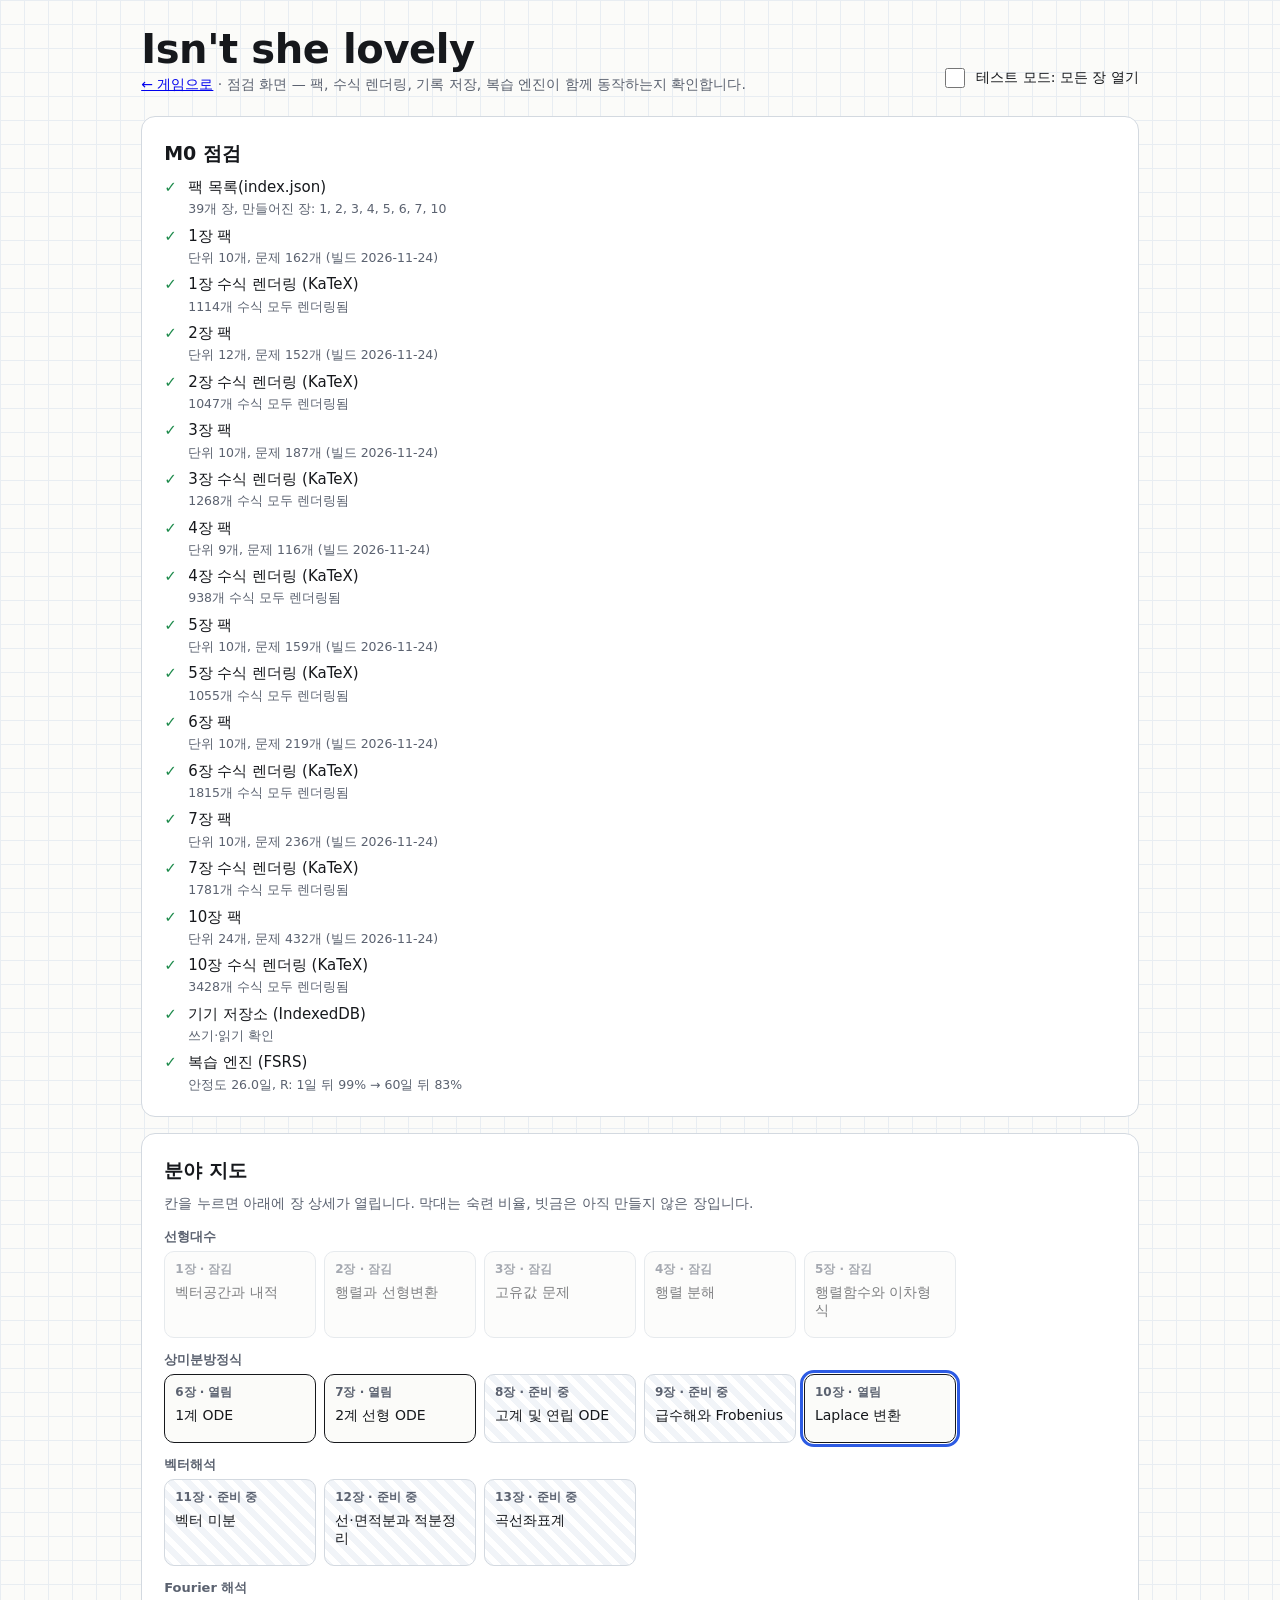
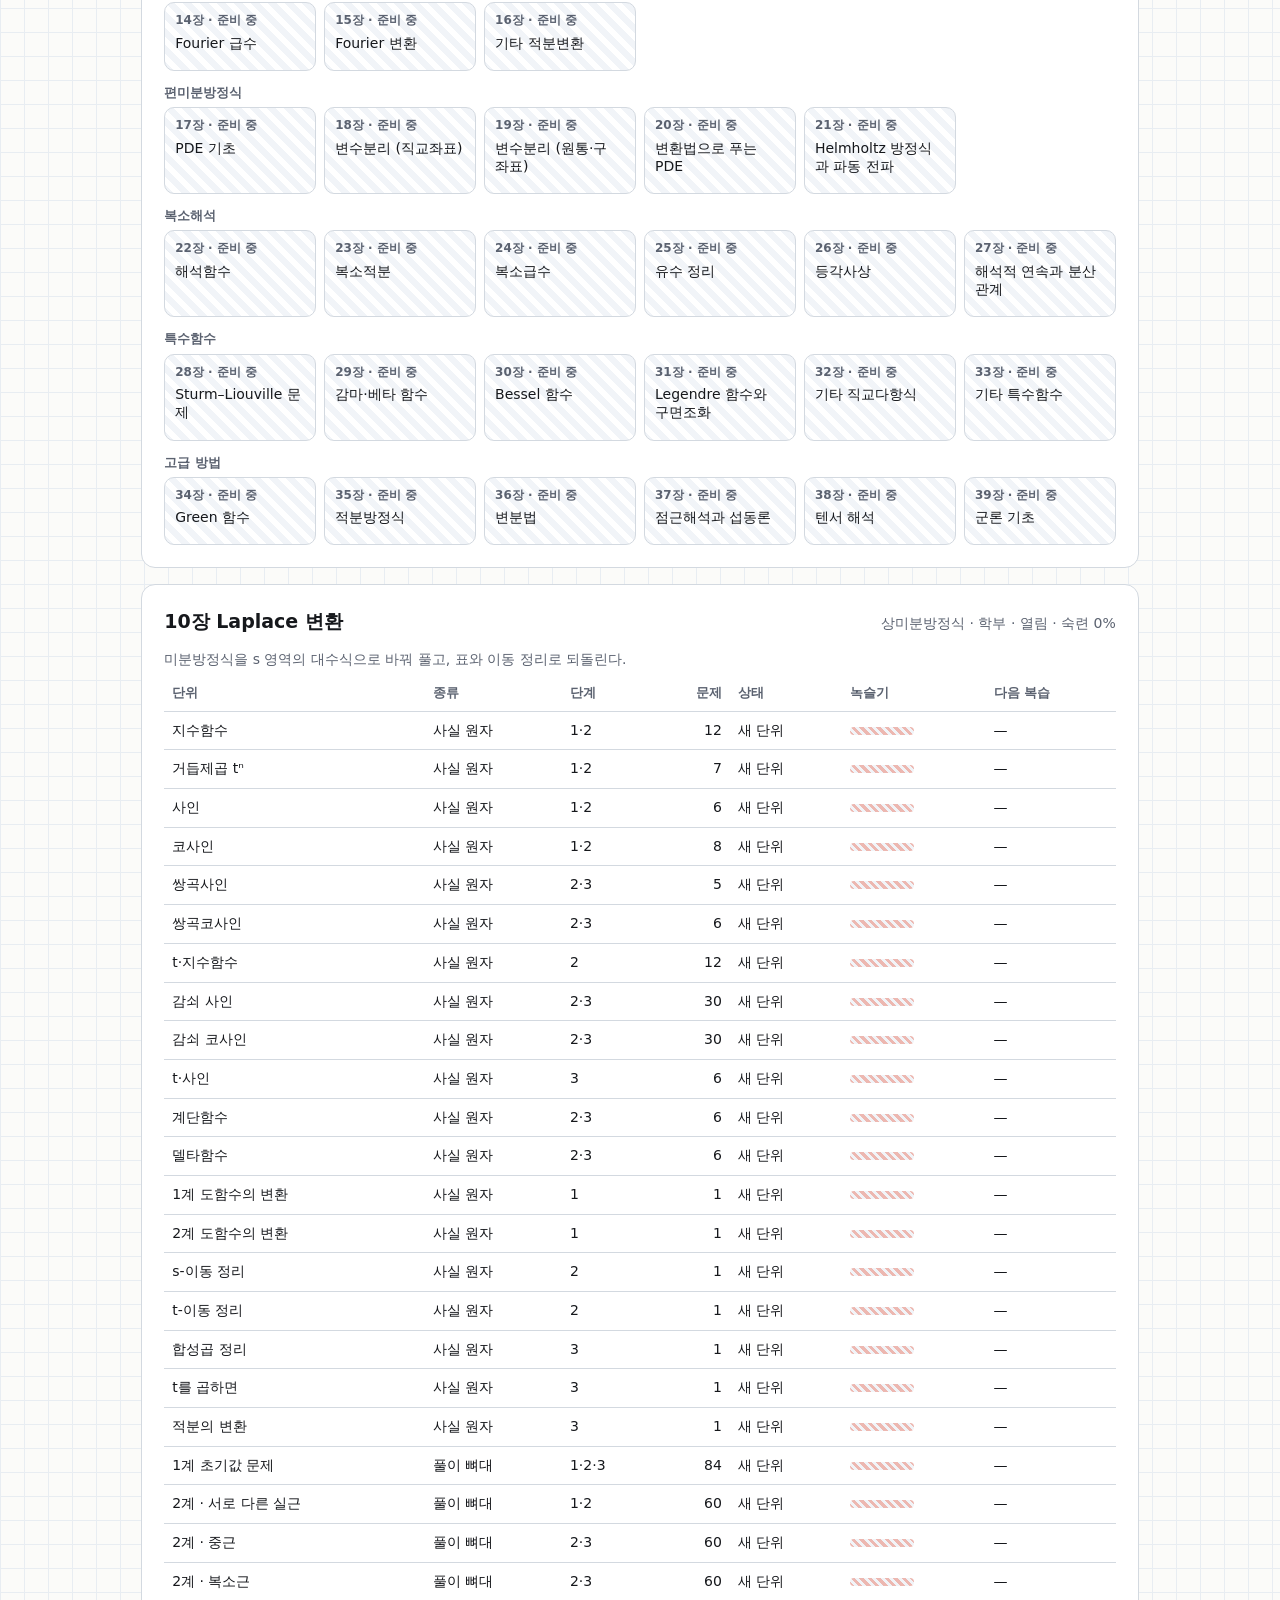
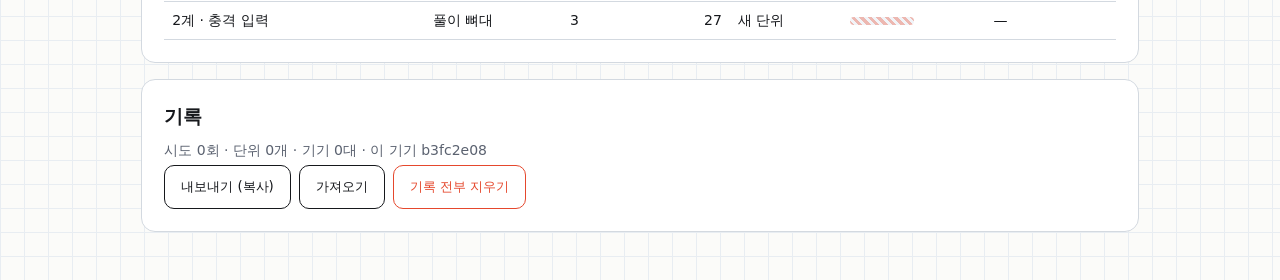
==== check.html @ c656c9c1 "dassd" ====
<!DOCTYPE html>
<html lang="ko">
<head>
<meta charset="utf-8">
<meta name="viewport" content="width=device-width, initial-scale=1">
<title>점검 · Isn't she lovely</title>
<link rel="stylesheet" href="app/vendor/katex/katex.min.css">
<link rel="stylesheet" href="app/css/style.css">
<script src="app/vendor/katex/katex.min.js"></script>
</head>
<body>
<header class="top">
  <div>
    <h1>Isn't she lovely</h1>
    <p class="sub"><a href="./">← 게임으로</a> · 점검 화면 — 팩, 수식 렌더링, 기록 저장, 복습 엔진이 함께 동작하는지 확인합니다.</p>
  </div>
  <label class="switch"><input type="checkbox" id="test-mode"> 테스트 모드: 모든 장 열기</label>
</header>

<main>
  <section class="card" id="checks">
    <h2>M0 점검</h2>
    <ul class="checks" id="check-list"><li class="wait">점검 중…</li></ul>
  </section>

  <section class="card">
    <h2>분야 지도</h2>
    <p class="note">칸을 누르면 아래에 장 상세가 열립니다. 막대는 숙련 비율, 빗금은 아직 만들지 않은 장입니다.</p>
    <div id="map"></div>
  </section>

  <section class="card" id="chapter" hidden>
    <div class="ch-head">
      <h2 id="ch-title"></h2>
      <span class="note" id="ch-meta"></span>
    </div>
    <p id="ch-summary" class="note"></p>
    <div class="scroll">
      <table class="units">
        <thead><tr><th>단위</th><th>종류</th><th>단계</th><th class="num">문제</th><th>상태</th><th>녹슬기</th><th>다음 복습</th></tr></thead>
        <tbody id="unit-rows"></tbody>
      </table>
    </div>
  </section>

  <section class="card" id="sample" hidden>
    <div class="ch-head">
      <h2 id="sample-title"></h2>
      <button class="btn ghost" id="sample-next">다른 문제</button>
    </div>
    <div id="sample-body"></div>
    <div class="grades" id="grades">
      <span class="note">직접 등급 기록 (엔진 테스트용):</span>
      <button class="btn ghost" data-g="1">Again</button>
      <button class="btn ghost" data-g="2">Hard</button>
      <button class="btn ghost" data-g="3">Good</button>
      <button class="btn ghost" data-g="4">Easy</button>
    </div>
    <p class="note" id="sample-msg"></p>
  </section>

  <section class="card">
    <h2>기록</h2>
    <p class="note" id="log-stats"></p>
    <div class="row">
      <button class="btn ghost" id="log-copy">내보내기 (복사)</button>
      <button class="btn ghost" id="log-import-open">가져오기</button>
      <button class="btn ghost danger" id="log-reset">기록 전부 지우기</button>
    </div>
    <div id="import-box" hidden>
      <textarea id="import-text" rows="5" placeholder="다른 기기에서 내보낸 기록(JSON)을 붙여넣으세요"></textarea>
      <button class="btn" id="log-import">합치기</button>
    </div>
    <div id="confirm-box" hidden class="confirm">
      <span>이 기기의 기록을 모두 지웁니다. 되돌릴 수 없습니다.</span>
      <button class="btn danger" id="log-reset-yes">지우기</button>
      <button class="btn ghost" id="log-reset-no">취소</button>
    </div>
  </section>
</main>
<script type="module" src="app/js/check.js"></script>
</body>
</html>
---- app/css/style.css ----
:root {
  color-scheme: light dark;
  --bg: light-dark(#fbfbf9, #11151b);
  --grid: light-dark(#e8edf2, #19202a);
  --card: light-dark(#ffffff, #18202a);
  --ink: light-dark(#16181c, #e9ecef);
  --mute: light-dark(#5b6270, #9aa3ae);
  --line: light-dark(#d3d9e0, #2c3644);
  --soft: light-dark(#f1f4f8, #1f2833);
  --red: #e5482d;
  --blue: light-dark(#2d5be3, #86a2ff);
  --ok: light-dark(#1d8a4b, #4fcb87);
}
* { box-sizing: border-box; min-width: 0; }
[hidden] { display: none !important; }
body {
  margin: 0; color: var(--ink); background: var(--bg);
  background-image: linear-gradient(var(--grid) 1px, transparent 1px), linear-gradient(90deg, var(--grid) 1px, transparent 1px);
  background-size: 24px 24px;
  font: 16px/1.55 -apple-system, BlinkMacSystemFont, "Apple SD Gothic Neo", "Pretendard", "Noto Sans KR", system-ui, sans-serif;
}
.top { display: flex; flex-wrap: wrap; gap: 12px 24px; align-items: end; justify-content: space-between;
  padding: 28px max(4vw, 16px) 8px; max-width: 1100px; margin: 0 auto; }
h1 { margin: 0; font-size: clamp(28px, 5vw, 40px); line-height: 1.05; letter-spacing: -0.01em; }
h2 { margin: 0 0 8px; font-size: 19px; }
.sub, .note { color: var(--mute); font-size: 14px; margin: 4px 0; }
main { max-width: 1100px; margin: 0 auto; padding: 8px max(4vw, 16px) 48px; display: grid; gap: 16px; }
.card { background: var(--card); border: 1.5px solid var(--line); border-radius: 14px; padding: clamp(14px, 3vw, 22px); }
.switch { font-size: 14px; display: flex; gap: 8px; align-items: center; min-height: 44px; cursor: pointer; }
.switch input { width: 20px; height: 20px; }
.checks { list-style: none; margin: 0; padding: 0; display: grid; gap: 6px; }
.checks li { display: grid; grid-template-columns: 1.6em minmax(0, 1fr); font-size: 15px; }
.checks li::before { font-weight: 700; }
.checks li.ok::before { content: "✓"; color: var(--ok); }
.checks li.fail::before { content: "✕"; color: var(--red); }
.checks li.wait::before { content: "…"; color: var(--mute); }
.checks small { color: var(--mute); display: block; }
.part { margin: 12px 0 4px; font-size: 13px; color: var(--mute); font-weight: 600; }
.tiles { display: grid; grid-template-columns: repeat(auto-fill, minmax(150px, 1fr)); gap: 8px; }
.tile { text-align: left; border: 1.5px solid var(--line); border-radius: 10px; padding: 8px 10px; background: var(--bg);
  color: var(--ink); cursor: pointer; min-height: 64px; display: flex; flex-direction: column; gap: 4px; font: inherit; }
.tile b { font-size: 12px; color: var(--mute); font-weight: 600; }
.tile span { font-size: 14px; line-height: 1.3; }
.tile.open { border-color: var(--ink); }
.tile.locked { opacity: .55; }
.tile.unbuilt { background: repeating-linear-gradient(45deg, var(--soft) 0 6px, transparent 6px 12px); cursor: default; }
.tile.sel { outline: 3px solid var(--blue); outline-offset: 1px; }
.bar { height: 6px; border-radius: 3px; background: var(--soft); overflow: hidden; margin-top: auto; }
.bar i { display: block; height: 100%; background: var(--blue); }
.ch-head { display: flex; flex-wrap: wrap; gap: 8px 16px; align-items: baseline; justify-content: space-between; }
.scroll { overflow-x: auto; }
table.units { width: 100%; border-collapse: collapse; font-size: 14px; }
.units th, .units td { text-align: left; padding: 8px 8px; border-bottom: 1px solid var(--line); white-space: nowrap; }
.units th { color: var(--mute); font-weight: 600; font-size: 13px; }
.units td.num, .units th.num { text-align: right; }
.units tr { cursor: pointer; }
.units tr:hover td { background: var(--soft); }
.units tr.sel td { background: color-mix(in srgb, var(--blue) 12%, transparent); }
.rust { display: inline-block; width: 64px; height: 8px; border-radius: 4px; vertical-align: middle;
  background: repeating-linear-gradient(45deg, color-mix(in srgb, var(--red) 35%, transparent) 0 3px, transparent 3px 6px), var(--soft); overflow: hidden; }
.rust i { display: block; height: 100%; background: var(--blue); }
.prompt { font-size: clamp(22px, 4vw, 30px); margin: 10px 0 16px; overflow-x: auto; }
.opts { display: grid; grid-template-columns: repeat(2, minmax(0, 1fr)); gap: 10px; }
.opt { min-height: 64px; font-size: 20px; border: 1.5px solid var(--line); border-radius: 12px; background: var(--bg); color: var(--ink);
  cursor: pointer; padding: 8px; overflow-x: auto; }
.opt.good { border-color: var(--ok); background: color-mix(in srgb, var(--ok) 14%, var(--bg)); }
.opt.bad { border-color: var(--red); background: color-mix(in srgb, var(--red) 12%, var(--bg)); }
.steps { counter-reset: n; display: grid; gap: 6px; margin: 8px 0; }
.step { border: 1.5px solid var(--line); border-radius: 10px; padding: 8px 12px; overflow-x: auto; font-size: 18px; }
.step.dec { border-style: dashed; border-color: var(--red); }
.step small { display: block; font-size: 13px; color: var(--mute); }
.grades { display: flex; flex-wrap: wrap; gap: 8px; align-items: center; margin-top: 16px; }
.btn { min-height: 44px; padding: 8px 16px; border-radius: 10px; border: 1.5px solid var(--ink); background: var(--ink); color: var(--bg);
  font: 600 15px/1 inherit; font-family: inherit; cursor: pointer; }
.btn.ghost { background: transparent; color: var(--ink); }
.btn.danger { border-color: var(--red); color: var(--red); background: transparent; }
.btn.danger:not(.ghost) { background: var(--red); color: #fff; }
.row { display: flex; flex-wrap: wrap; gap: 8px; }
textarea { width: 100%; margin: 10px 0; font: 14px/1.4 ui-monospace, monospace; border-radius: 10px; border: 1.5px solid var(--line);
  background: var(--bg); color: var(--ink); padding: 10px; }
.confirm { display: flex; flex-wrap: wrap; gap: 8px; align-items: center; margin-top: 10px; font-size: 14px; }
button:focus-visible, input:focus-visible { outline: 3px solid var(--blue); outline-offset: 2px; }
@media (max-width: 560px) { .opts { grid-template-columns: minmax(0, 1fr); } }
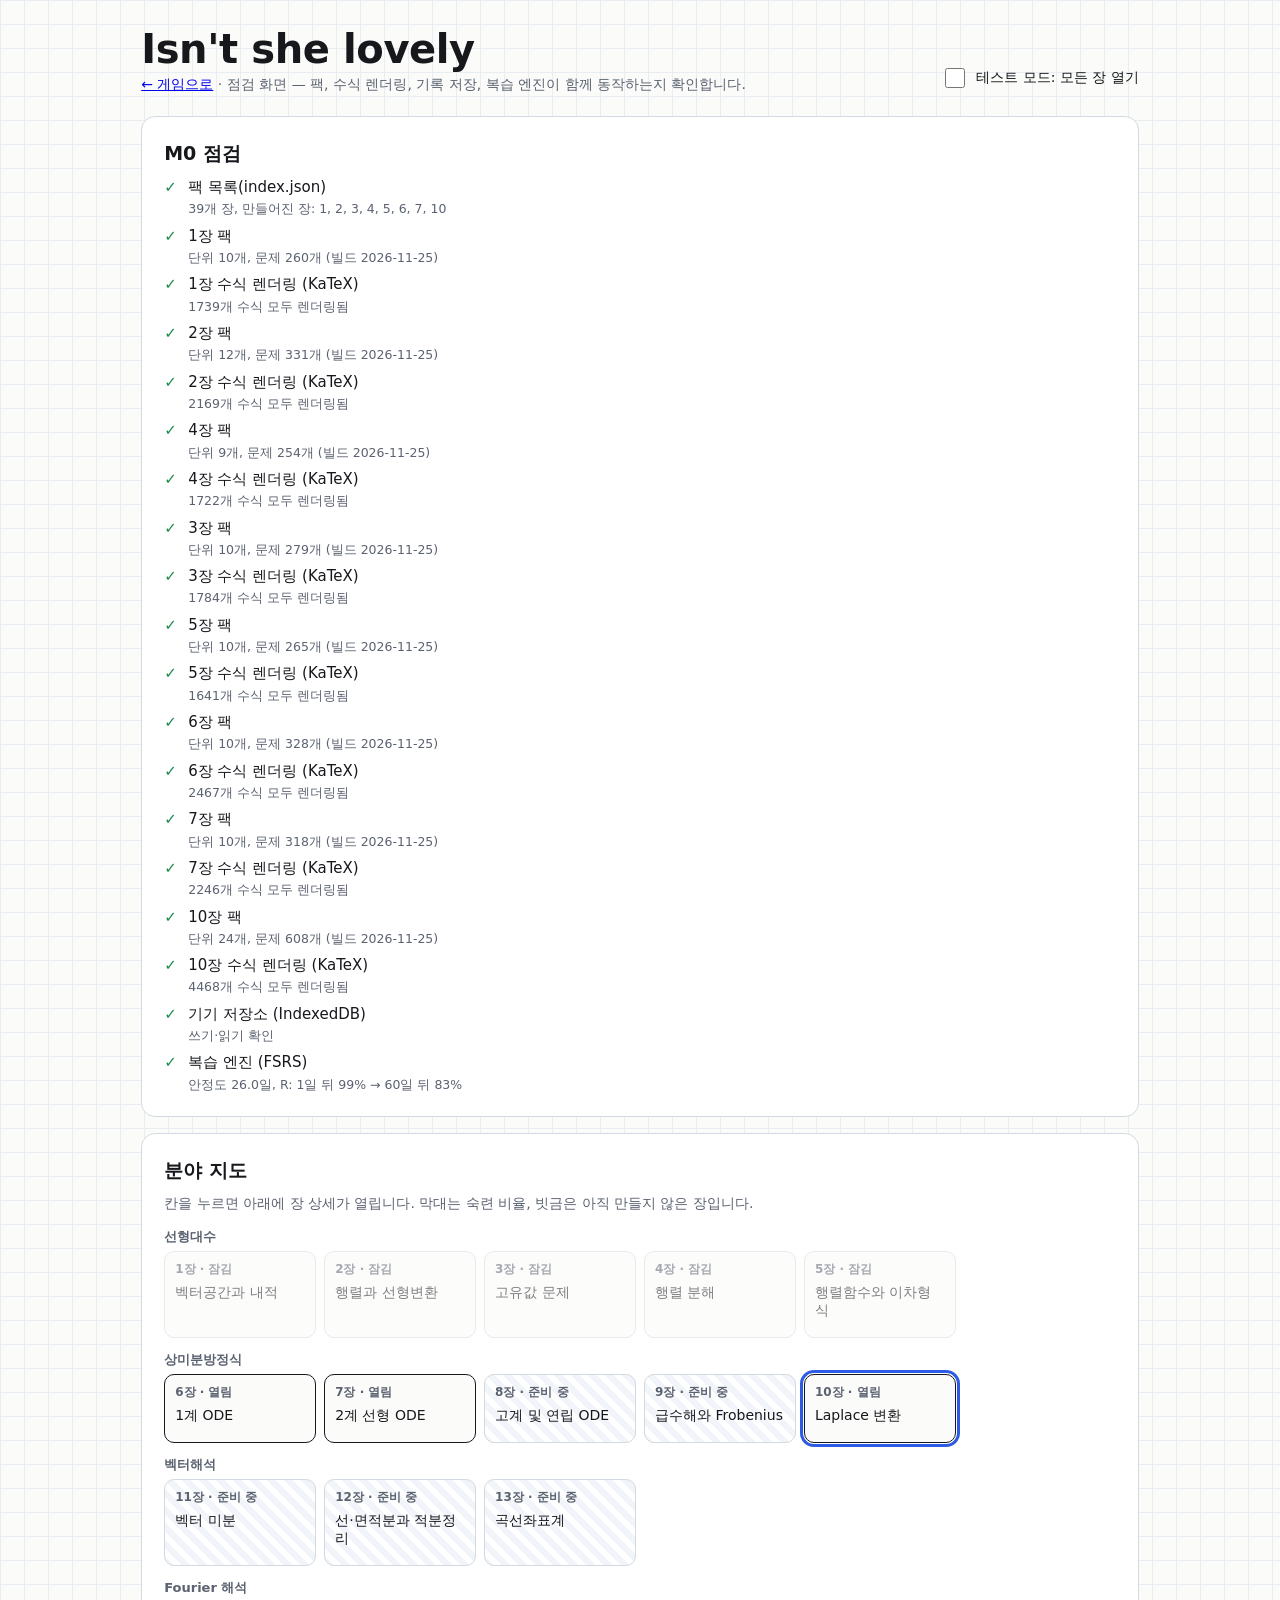
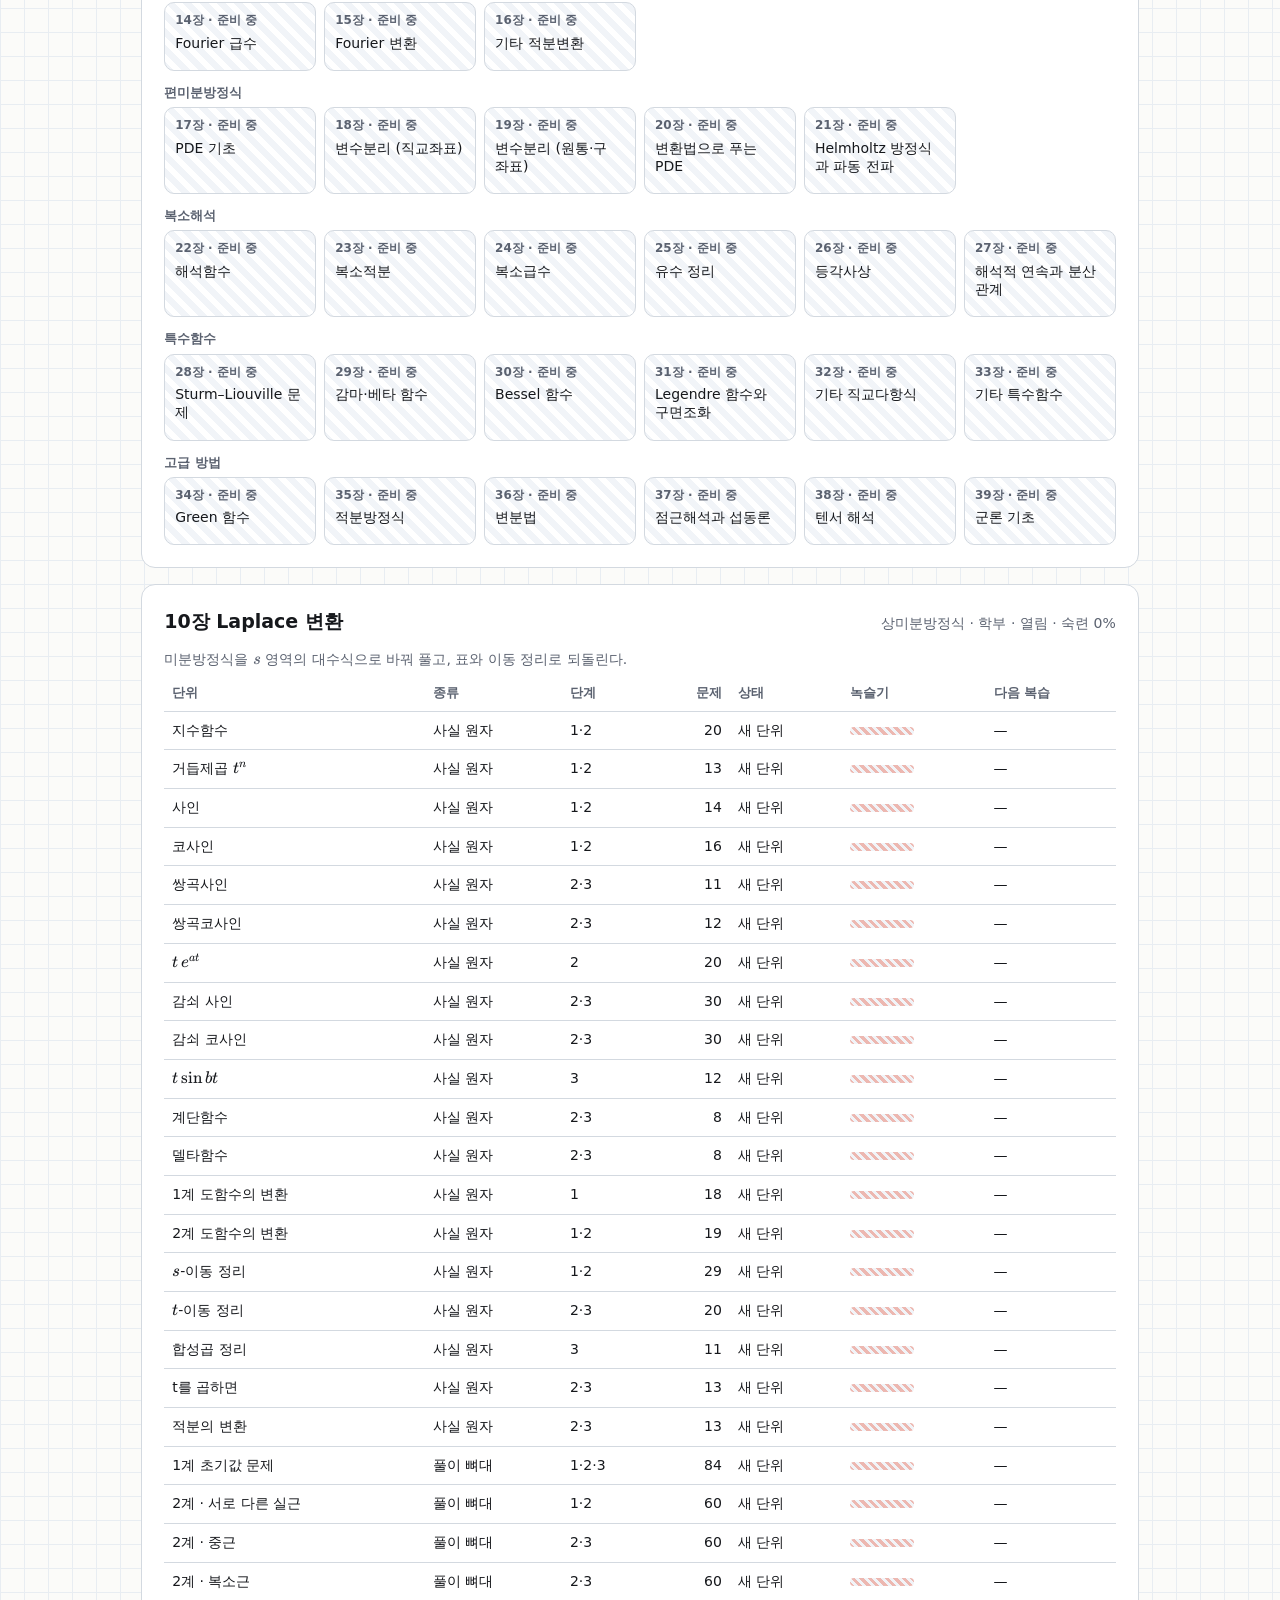
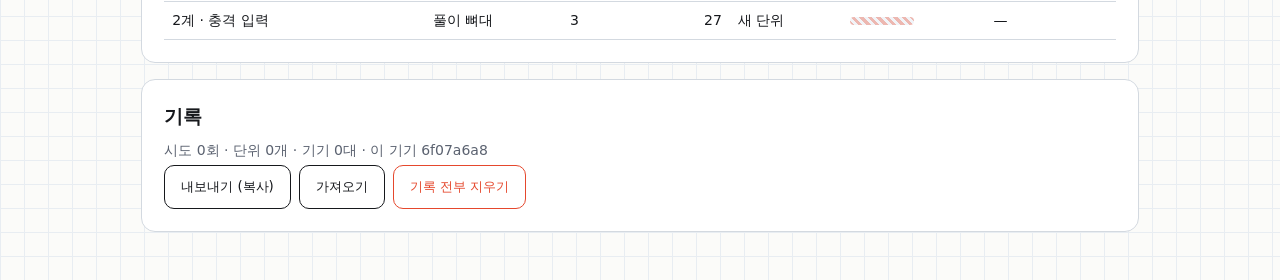
==== commit 9a2632f0: "updated" ====
--- a/check.html
+++ b/check.html
@@ -5,8 +5,9 @@
 <meta name="viewport" content="width=device-width, initial-scale=1">
 <title>점검 · Isn't she lovely</title>
 <link rel="stylesheet" href="app/vendor/katex/katex.min.css">
-<link rel="stylesheet" href="app/css/style.css">
+<link rel="stylesheet" href="app/css/style.css?v=3a565fdc6f">
 <script src="app/vendor/katex/katex.min.js"></script>
+<script type="importmap" id="stamp">{"imports": {"./app/js/check.js": "./app/js/check.js?v=3a565fdc6f", "./app/js/engine.js": "./app/js/engine.js?v=3a565fdc6f", "./app/js/game.js": "./app/js/game.js?v=3a565fdc6f", "./app/js/modes.js": "./app/js/modes.js?v=3a565fdc6f", "./app/js/packs.js": "./app/js/packs.js?v=3a565fdc6f", "./app/js/session.js": "./app/js/session.js?v=3a565fdc6f", "./app/js/store.js": "./app/js/store.js?v=3a565fdc6f", "./app/js/sync.js": "./app/js/sync.js?v=3a565fdc6f", "./app/js/tex.js": "./app/js/tex.js?v=3a565fdc6f"}}</script>
 </head>
 <body>
 <header class="top">
@@ -78,6 +79,6 @@
     </div>
   </section>
 </main>
-<script type="module" src="app/js/check.js"></script>
+<script type="module" src="app/js/check.js?v=3a565fdc6f"></script>
 </body>
 </html>
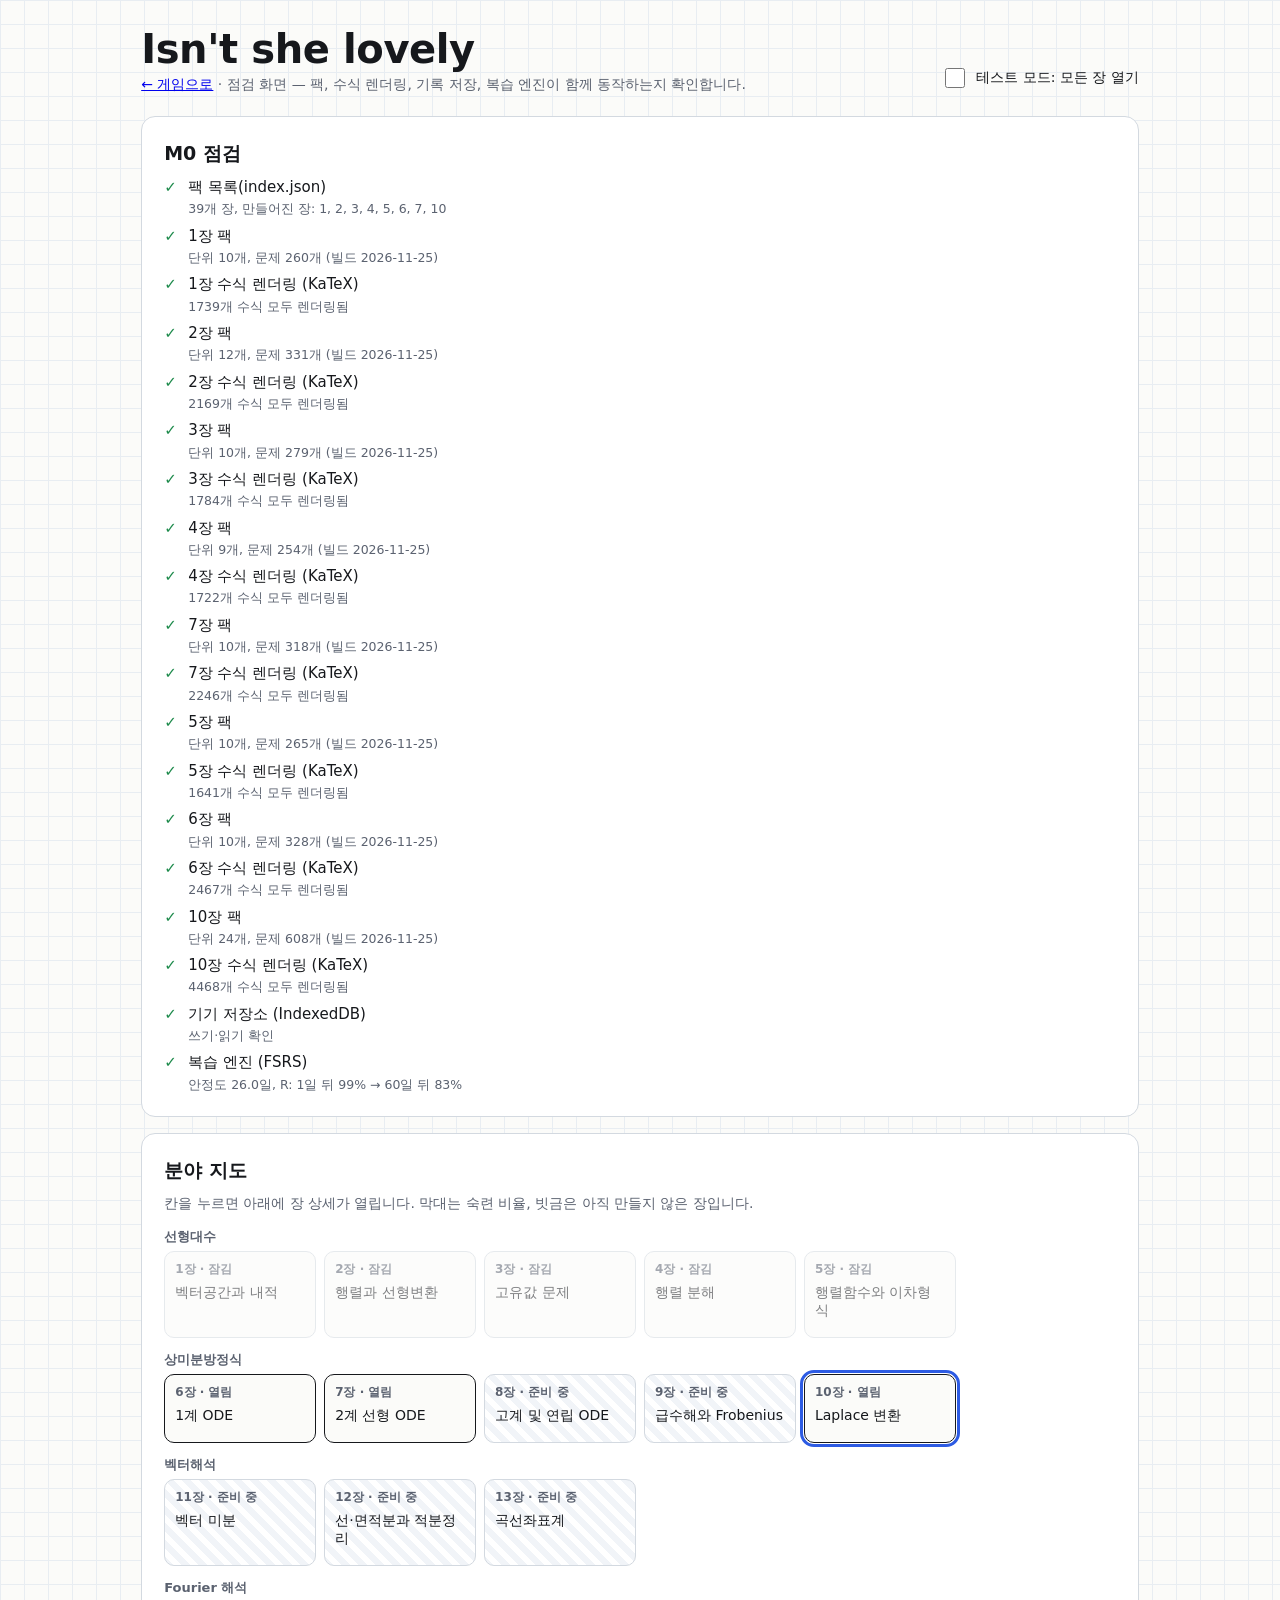
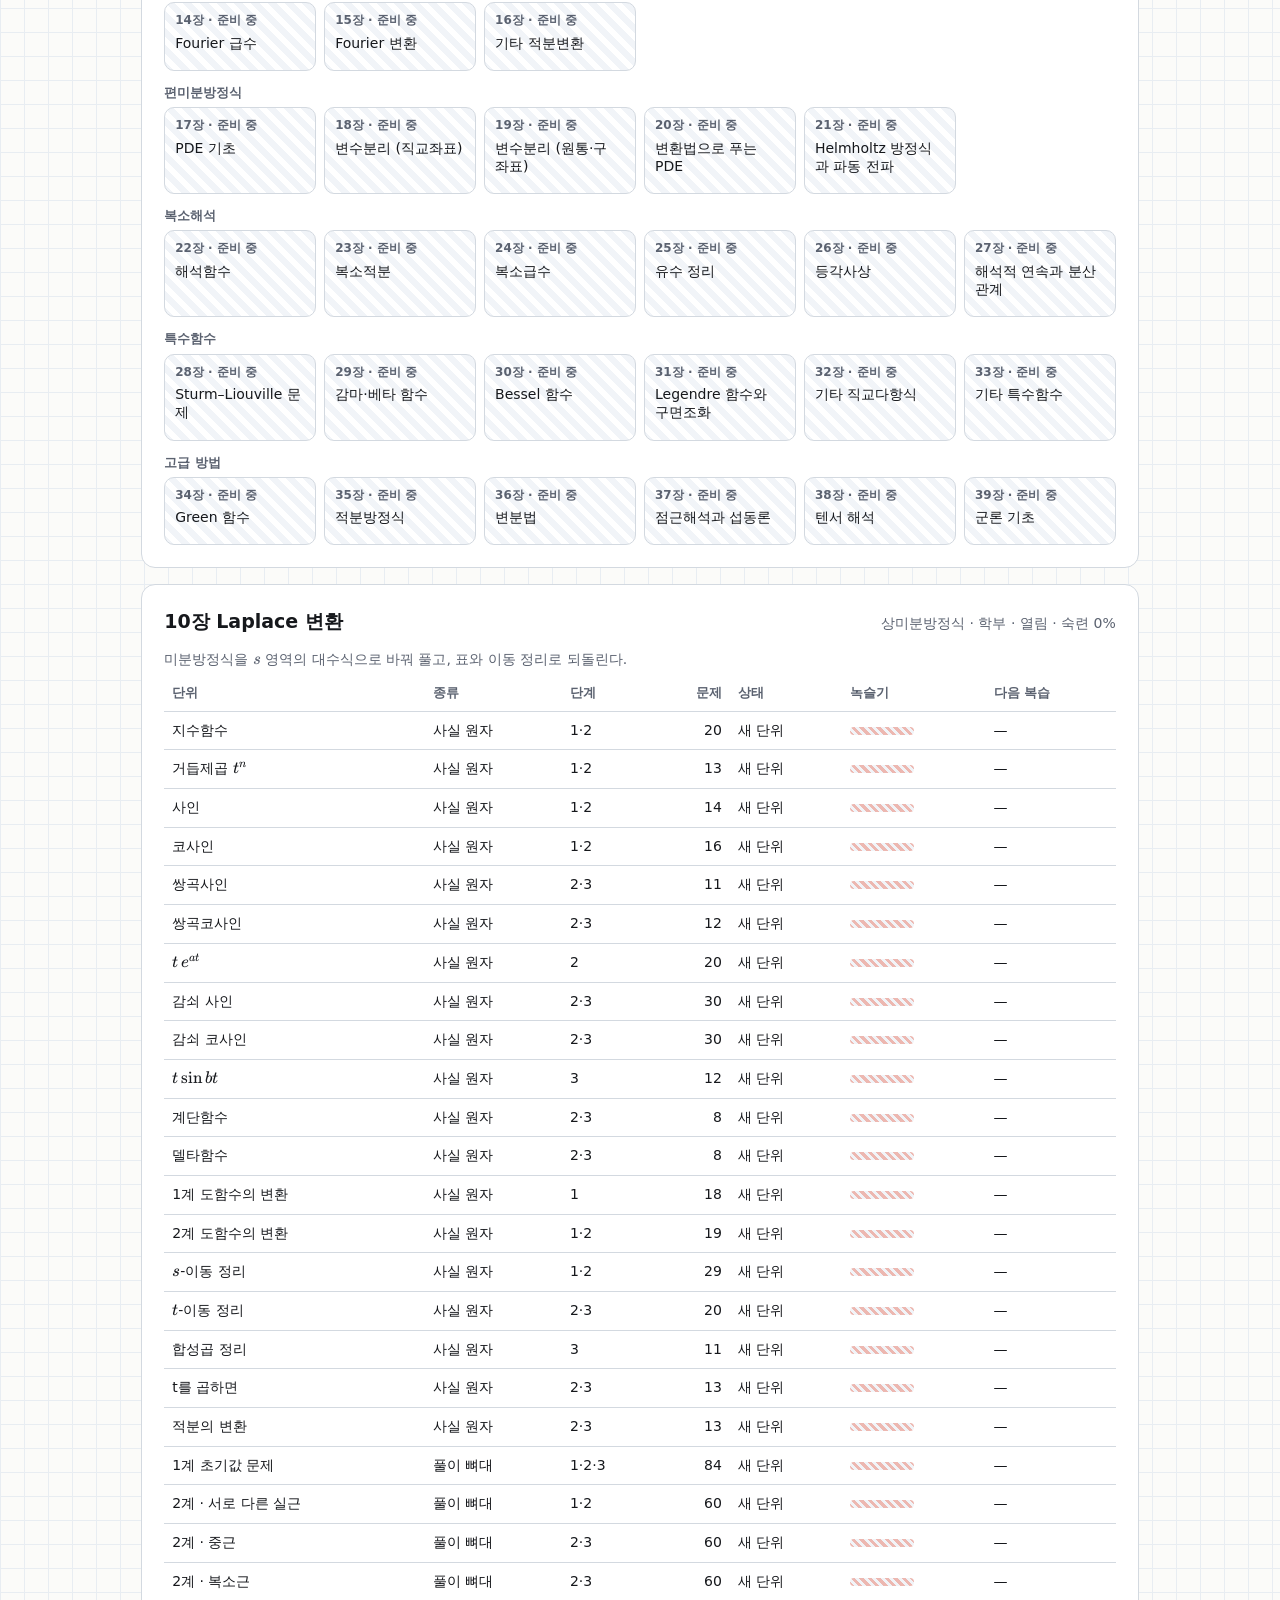
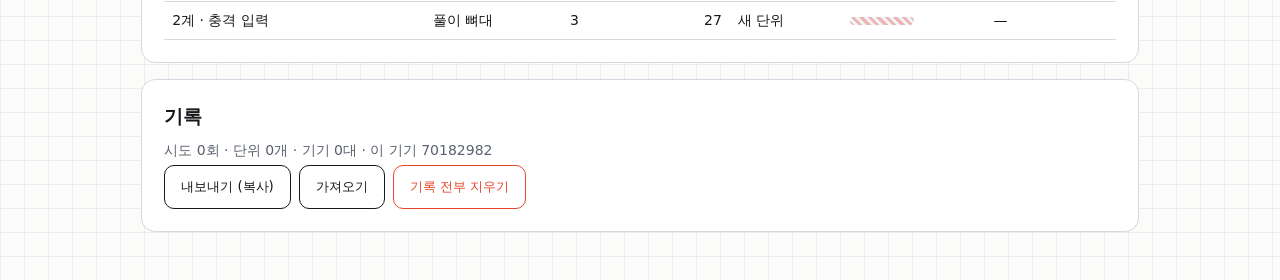
==== commit b8357e90: "updated" ====
--- a/check.html
+++ b/check.html
@@ -5,9 +5,9 @@
 <meta name="viewport" content="width=device-width, initial-scale=1">
 <title>점검 · Isn't she lovely</title>
 <link rel="stylesheet" href="app/vendor/katex/katex.min.css">
-<link rel="stylesheet" href="app/css/style.css?v=3a565fdc6f">
+<link rel="stylesheet" href="app/css/style.css?v=bdd8965528">
 <script src="app/vendor/katex/katex.min.js"></script>
-<script type="importmap" id="stamp">{"imports": {"./app/js/check.js": "./app/js/check.js?v=3a565fdc6f", "./app/js/engine.js": "./app/js/engine.js?v=3a565fdc6f", "./app/js/game.js": "./app/js/game.js?v=3a565fdc6f", "./app/js/modes.js": "./app/js/modes.js?v=3a565fdc6f", "./app/js/packs.js": "./app/js/packs.js?v=3a565fdc6f", "./app/js/session.js": "./app/js/session.js?v=3a565fdc6f", "./app/js/store.js": "./app/js/store.js?v=3a565fdc6f", "./app/js/sync.js": "./app/js/sync.js?v=3a565fdc6f", "./app/js/tex.js": "./app/js/tex.js?v=3a565fdc6f"}}</script>
+<script type="importmap" id="stamp">{"imports": {"./app/js/check.js": "./app/js/check.js?v=bdd8965528", "./app/js/engine.js": "./app/js/engine.js?v=bdd8965528", "./app/js/game.js": "./app/js/game.js?v=bdd8965528", "./app/js/modes.js": "./app/js/modes.js?v=bdd8965528", "./app/js/packs.js": "./app/js/packs.js?v=bdd8965528", "./app/js/session.js": "./app/js/session.js?v=bdd8965528", "./app/js/store.js": "./app/js/store.js?v=bdd8965528", "./app/js/sync.js": "./app/js/sync.js?v=bdd8965528", "./app/js/tex.js": "./app/js/tex.js?v=bdd8965528"}}</script>
 </head>
 <body>
 <header class="top">
@@ -79,6 +79,6 @@
     </div>
   </section>
 </main>
-<script type="module" src="app/js/check.js?v=3a565fdc6f"></script>
+<script type="module" src="app/js/check.js?v=bdd8965528"></script>
 </body>
 </html>
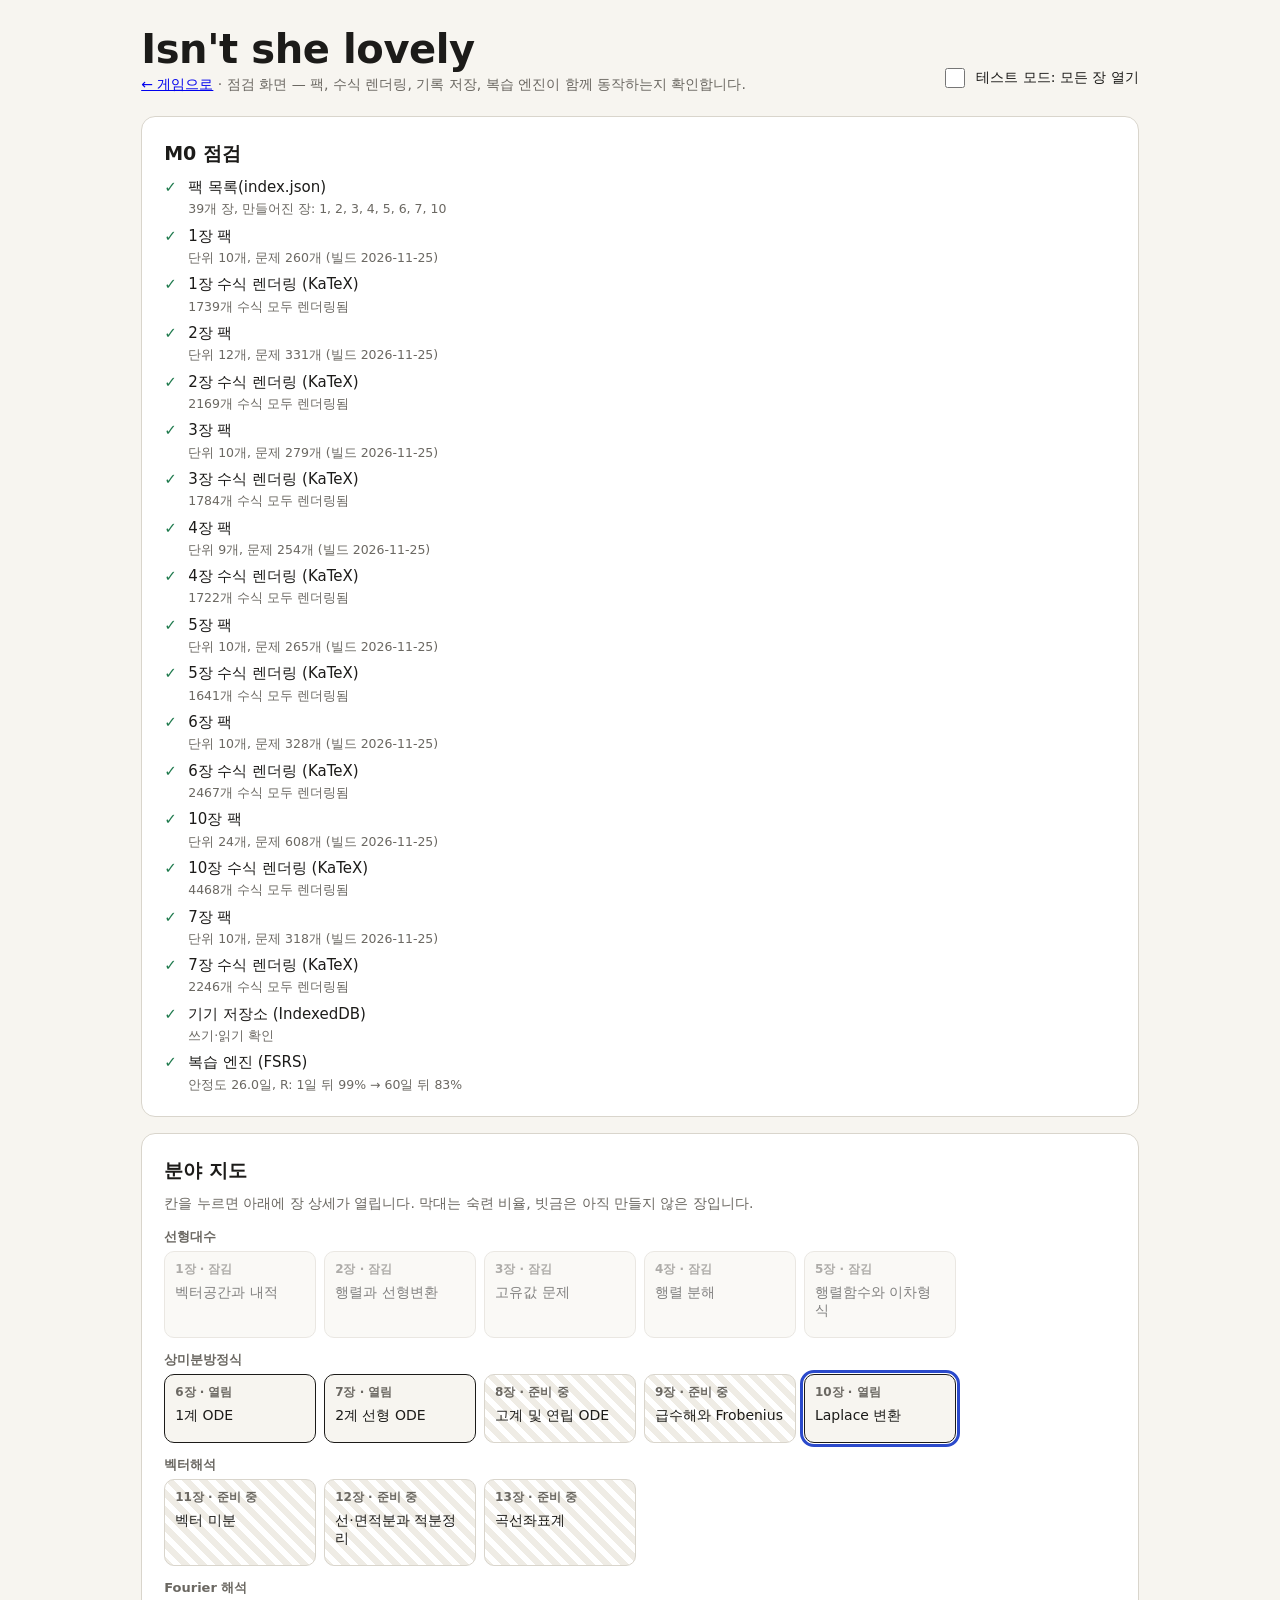
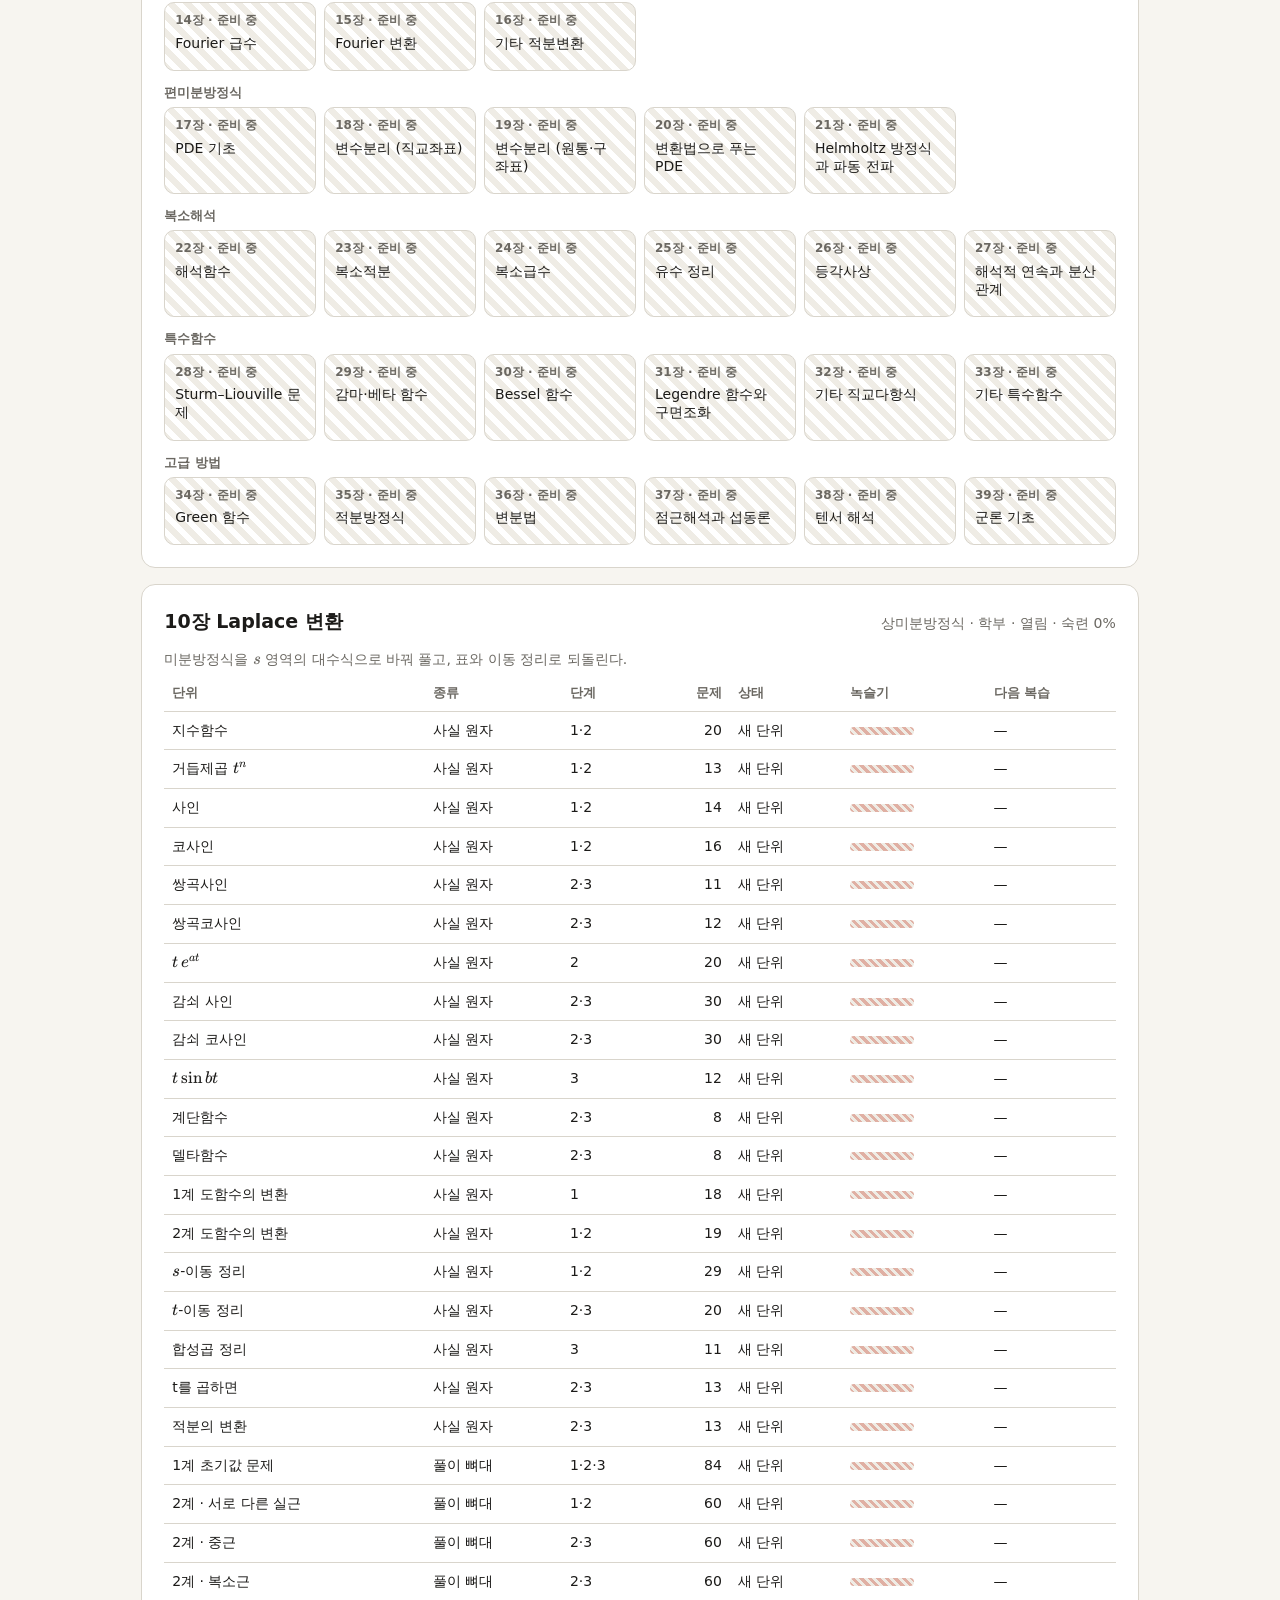
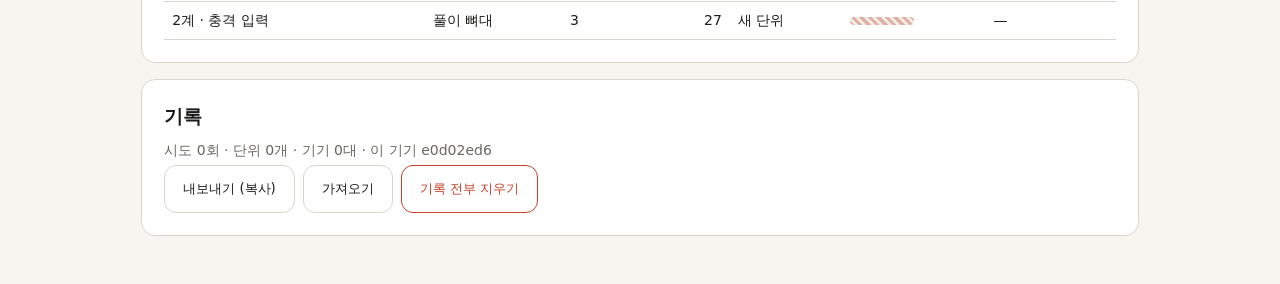
==== commit 1c651761: "updated" ====
--- a/check.html
+++ b/check.html
@@ -5,9 +5,9 @@
 <meta name="viewport" content="width=device-width, initial-scale=1">
 <title>점검 · Isn't she lovely</title>
 <link rel="stylesheet" href="app/vendor/katex/katex.min.css">
-<link rel="stylesheet" href="app/css/style.css?v=bdd8965528">
+<link rel="stylesheet" href="app/css/style.css?v=0dd2972b8f">
 <script src="app/vendor/katex/katex.min.js"></script>
-<script type="importmap" id="stamp">{"imports": {"./app/js/check.js": "./app/js/check.js?v=bdd8965528", "./app/js/engine.js": "./app/js/engine.js?v=bdd8965528", "./app/js/game.js": "./app/js/game.js?v=bdd8965528", "./app/js/modes.js": "./app/js/modes.js?v=bdd8965528", "./app/js/packs.js": "./app/js/packs.js?v=bdd8965528", "./app/js/session.js": "./app/js/session.js?v=bdd8965528", "./app/js/store.js": "./app/js/store.js?v=bdd8965528", "./app/js/sync.js": "./app/js/sync.js?v=bdd8965528", "./app/js/tex.js": "./app/js/tex.js?v=bdd8965528"}}</script>
+<script type="importmap" id="stamp">{"imports": {"./app/js/check.js": "./app/js/check.js?v=0dd2972b8f", "./app/js/engine.js": "./app/js/engine.js?v=0dd2972b8f", "./app/js/game.js": "./app/js/game.js?v=0dd2972b8f", "./app/js/modes.js": "./app/js/modes.js?v=0dd2972b8f", "./app/js/packs.js": "./app/js/packs.js?v=0dd2972b8f", "./app/js/session.js": "./app/js/session.js?v=0dd2972b8f", "./app/js/store.js": "./app/js/store.js?v=0dd2972b8f", "./app/js/sync.js": "./app/js/sync.js?v=0dd2972b8f", "./app/js/tex.js": "./app/js/tex.js?v=0dd2972b8f"}}</script>
 </head>
 <body>
 <header class="top">
@@ -79,6 +79,6 @@
     </div>
   </section>
 </main>
-<script type="module" src="app/js/check.js?v=bdd8965528"></script>
+<script type="module" src="app/js/check.js?v=0dd2972b8f"></script>
 </body>
 </html>
--- a/app/css/style.css
+++ b/app/css/style.css
@@ -1,23 +1,25 @@
 :root {
   color-scheme: light dark;
-  --bg: light-dark(#fbfbf9, #11151b);
-  --grid: light-dark(#e8edf2, #19202a);
-  --card: light-dark(#ffffff, #18202a);
-  --ink: light-dark(#16181c, #e9ecef);
-  --mute: light-dark(#5b6270, #9aa3ae);
-  --line: light-dark(#d3d9e0, #2c3644);
-  --soft: light-dark(#f1f4f8, #1f2833);
-  --red: #e5482d;
-  --blue: light-dark(#2d5be3, #86a2ff);
-  --ok: light-dark(#1d8a4b, #4fcb87);
+  /* A안 · 종이와 잉크: 미색 종이, 먹색 글자, 상태색은 세 가지(파랑 진행 · 초록 정답 · 주황빨강 오답)만 */
+  --bg: light-dark(#f7f5f0, #151412);
+  --card: light-dark(#ffffff, #1f1d1a);
+  --ink: light-dark(#1c1b19, #edeae3);
+  --ink2: light-dark(#3b3934, #cfcac0);
+  --mute: light-dark(#6b6862, #a19c92);
+  --line: light-dark(#d9d5cc, #34312c);
+  --line2: light-dark(#e6e2d9, #2a2824);
+  --soft: light-dark(#efece5, #26241f);
+  --red: light-dark(#c4402a, #e36a4f);
+  --blue: light-dark(#2b4acb, #8ea2f2);
+  --ok: light-dark(#1f7a4d, #5cc08a);
+  --radius: 14px;
 }
 * { box-sizing: border-box; min-width: 0; }
 [hidden] { display: none !important; }
 body {
   margin: 0; color: var(--ink); background: var(--bg);
-  background-image: linear-gradient(var(--grid) 1px, transparent 1px), linear-gradient(90deg, var(--grid) 1px, transparent 1px);
-  background-size: 24px 24px;
-  font: 16px/1.55 -apple-system, BlinkMacSystemFont, "Apple SD Gothic Neo", "Pretendard", "Noto Sans KR", system-ui, sans-serif;
+  font: 16px/1.55 "Pretendard", -apple-system, BlinkMacSystemFont, "Apple SD Gothic Neo", "Noto Sans KR", "Malgun Gothic", system-ui, sans-serif;
+  -webkit-font-smoothing: antialiased; -webkit-tap-highlight-color: transparent;
 }
 .top { display: flex; flex-wrap: wrap; gap: 12px 24px; align-items: end; justify-content: space-between;
   padding: 28px max(4vw, 16px) 8px; max-width: 1100px; margin: 0 auto; }
@@ -25,7 +27,7 @@
 h2 { margin: 0 0 8px; font-size: 19px; }
 .sub, .note { color: var(--mute); font-size: 14px; margin: 4px 0; }
 main { max-width: 1100px; margin: 0 auto; padding: 8px max(4vw, 16px) 48px; display: grid; gap: 16px; }
-.card { background: var(--card); border: 1.5px solid var(--line); border-radius: 14px; padding: clamp(14px, 3vw, 22px); }
+.card { background: var(--card); border: 1px solid var(--line); border-radius: var(--radius); padding: clamp(14px, 3vw, 22px); }
 .switch { font-size: 14px; display: flex; gap: 8px; align-items: center; min-height: 44px; cursor: pointer; }
 .switch input { width: 20px; height: 20px; }
 .checks { list-style: none; margin: 0; padding: 0; display: grid; gap: 6px; }
@@ -70,9 +72,9 @@
 .step.dec { border-style: dashed; border-color: var(--red); }
 .step small { display: block; font-size: 13px; color: var(--mute); }
 .grades { display: flex; flex-wrap: wrap; gap: 8px; align-items: center; margin-top: 16px; }
-.btn { min-height: 44px; padding: 8px 16px; border-radius: 10px; border: 1.5px solid var(--ink); background: var(--ink); color: var(--bg);
+.btn { min-height: 48px; padding: 8px 18px; border-radius: 12px; border: 1px solid var(--ink); background: var(--ink); color: var(--bg);
   font: 600 15px/1 inherit; font-family: inherit; cursor: pointer; }
-.btn.ghost { background: transparent; color: var(--ink); }
+.btn.ghost { background: transparent; color: var(--ink); border-color: var(--line); }
 .btn.danger { border-color: var(--red); color: var(--red); background: transparent; }
 .btn.danger:not(.ghost) { background: var(--red); color: #fff; }
 .row { display: flex; flex-wrap: wrap; gap: 8px; }
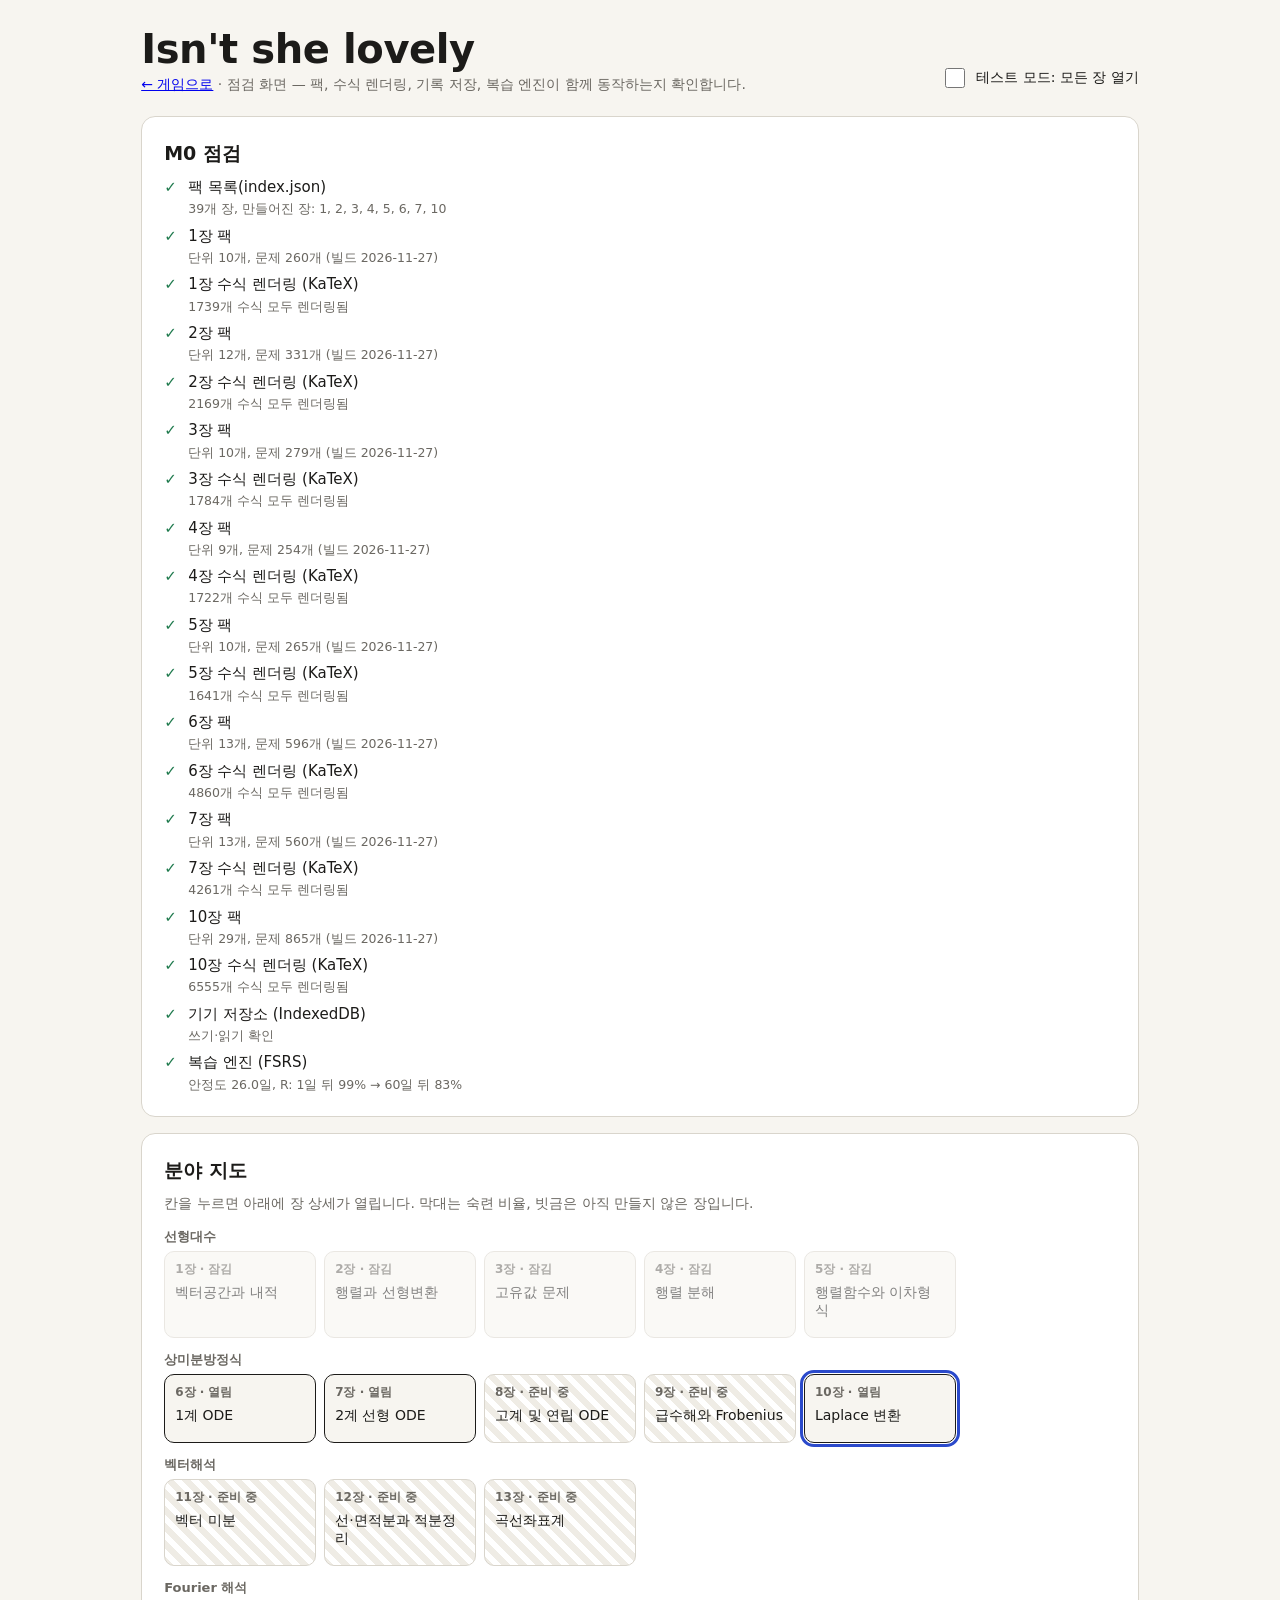
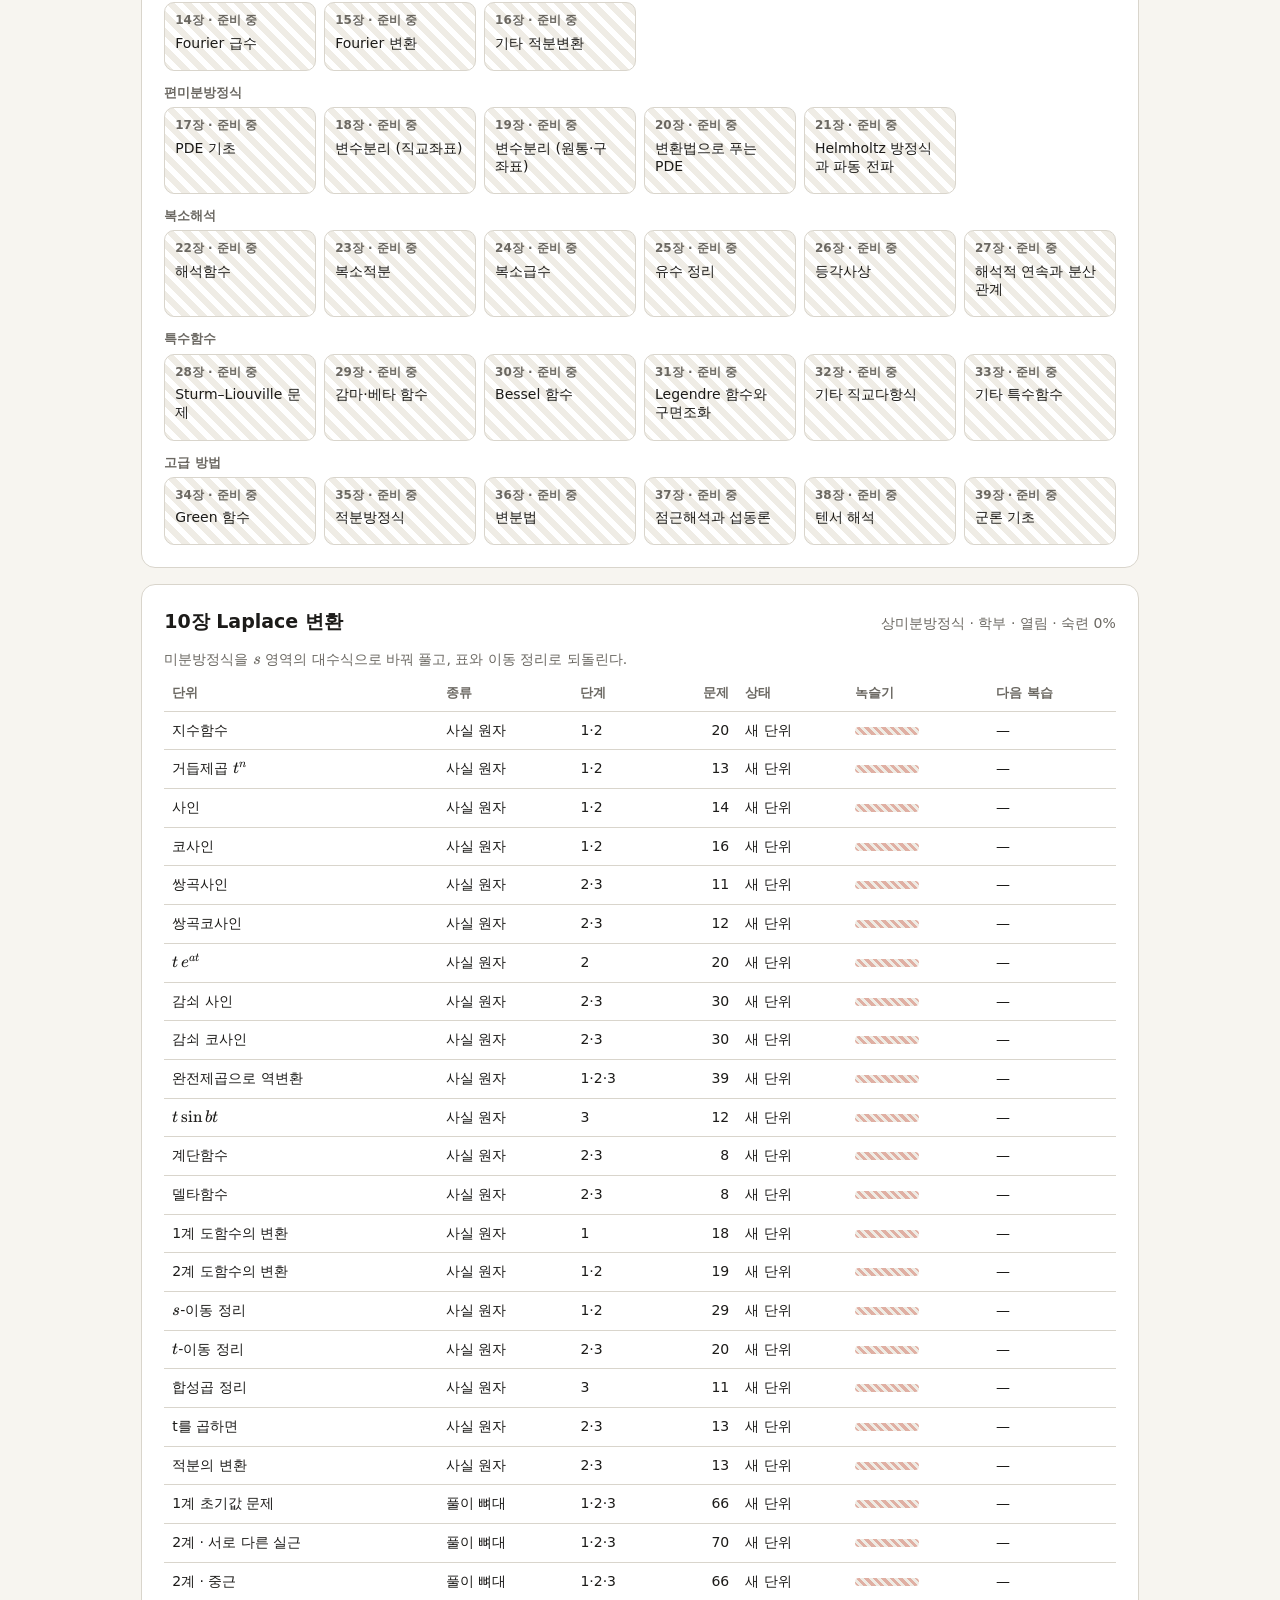
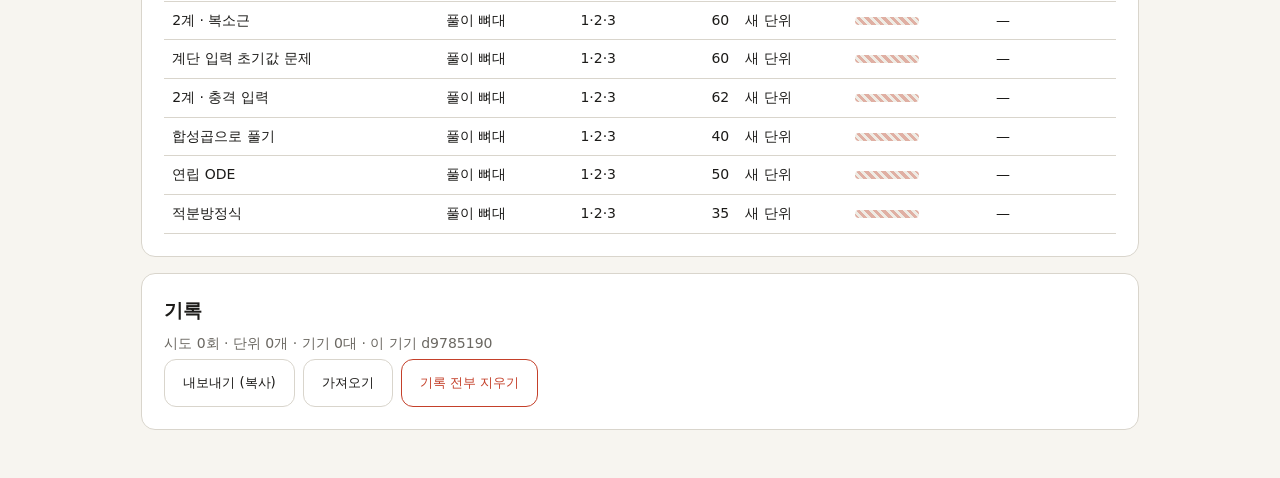
==== commit 32df506a: "updated" ====
--- a/check.html
+++ b/check.html
@@ -5,9 +5,9 @@
 <meta name="viewport" content="width=device-width, initial-scale=1">
 <title>점검 · Isn't she lovely</title>
 <link rel="stylesheet" href="app/vendor/katex/katex.min.css">
-<link rel="stylesheet" href="app/css/style.css?v=0dd2972b8f">
+<link rel="stylesheet" href="app/css/style.css?v=067e1ca819">
 <script src="app/vendor/katex/katex.min.js"></script>
-<script type="importmap" id="stamp">{"imports": {"./app/js/check.js": "./app/js/check.js?v=0dd2972b8f", "./app/js/engine.js": "./app/js/engine.js?v=0dd2972b8f", "./app/js/game.js": "./app/js/game.js?v=0dd2972b8f", "./app/js/modes.js": "./app/js/modes.js?v=0dd2972b8f", "./app/js/packs.js": "./app/js/packs.js?v=0dd2972b8f", "./app/js/session.js": "./app/js/session.js?v=0dd2972b8f", "./app/js/store.js": "./app/js/store.js?v=0dd2972b8f", "./app/js/sync.js": "./app/js/sync.js?v=0dd2972b8f", "./app/js/tex.js": "./app/js/tex.js?v=0dd2972b8f"}}</script>
+<script type="importmap" id="stamp">{"imports": {"./app/js/check.js": "./app/js/check.js?v=067e1ca819", "./app/js/engine.js": "./app/js/engine.js?v=067e1ca819", "./app/js/game.js": "./app/js/game.js?v=067e1ca819", "./app/js/modes.js": "./app/js/modes.js?v=067e1ca819", "./app/js/packs.js": "./app/js/packs.js?v=067e1ca819", "./app/js/session.js": "./app/js/session.js?v=067e1ca819", "./app/js/store.js": "./app/js/store.js?v=067e1ca819", "./app/js/sync.js": "./app/js/sync.js?v=067e1ca819", "./app/js/tex.js": "./app/js/tex.js?v=067e1ca819"}}</script>
 </head>
 <body>
 <header class="top">
@@ -79,6 +79,6 @@
     </div>
   </section>
 </main>
-<script type="module" src="app/js/check.js?v=0dd2972b8f"></script>
+<script type="module" src="app/js/check.js?v=067e1ca819"></script>
 </body>
 </html>
